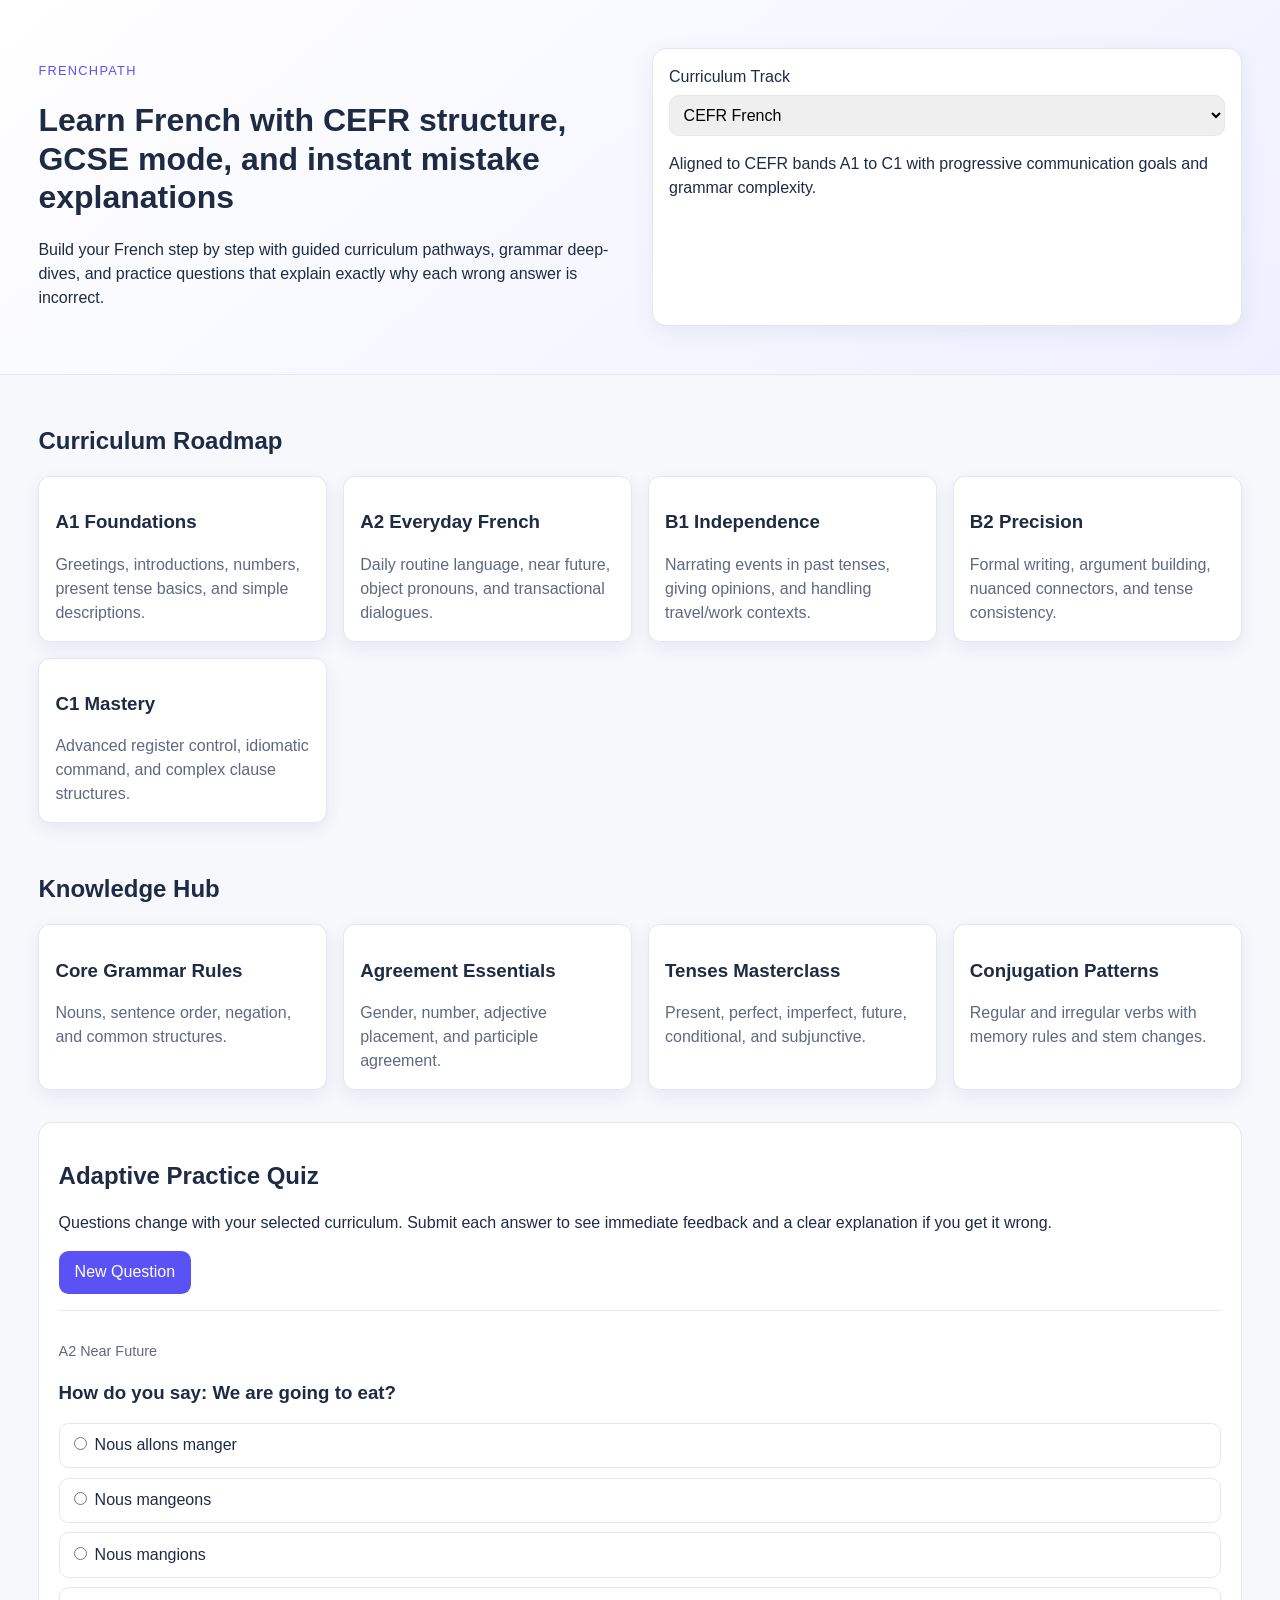
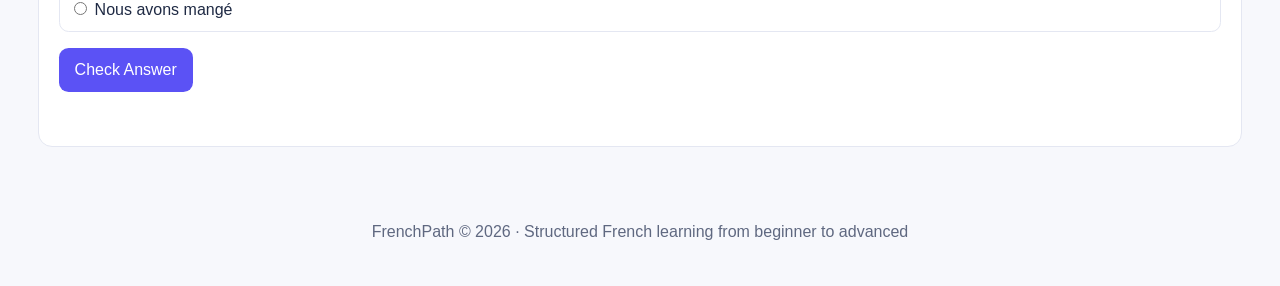
==== website/index.html @ 068cbd97 "Add comprehensive CEFR/GCSE French learning website" ====
<!DOCTYPE html>
<html lang="en">
<head>
  <meta charset="UTF-8" />
  <meta name="viewport" content="width=device-width, initial-scale=1.0" />
  <title>FrenchPath - CEFR & GCSE French Learning</title>
  <link rel="stylesheet" href="styles.css" />
</head>
<body>
  <header class="hero">
    <div>
      <p class="eyebrow">FrenchPath</p>
      <h1>Learn French with CEFR structure, GCSE mode, and instant mistake explanations</h1>
      <p>
        Build your French step by step with guided curriculum pathways, grammar deep-dives,
        and practice questions that explain exactly why each wrong answer is incorrect.
      </p>
    </div>
    <div class="mode-switcher">
      <label for="track">Curriculum Track</label>
      <select id="track">
        <option value="cefr">CEFR French</option>
        <option value="gcse">GCSE French</option>
      </select>
      <p id="track-description"></p>
    </div>
  </header>

  <main>
    <section>
      <h2>Curriculum Roadmap</h2>
      <div id="roadmap" class="card-grid"></div>
    </section>

    <section>
      <h2>Knowledge Hub</h2>
      <div class="card-grid quick-links">
        <a class="card" href="grammar.html">
          <h3>Core Grammar Rules</h3>
          <p>Nouns, sentence order, negation, and common structures.</p>
        </a>
        <a class="card" href="agreement.html">
          <h3>Agreement Essentials</h3>
          <p>Gender, number, adjective placement, and participle agreement.</p>
        </a>
        <a class="card" href="tenses.html">
          <h3>Tenses Masterclass</h3>
          <p>Present, perfect, imperfect, future, conditional, and subjunctive.</p>
        </a>
        <a class="card" href="conjugation.html">
          <h3>Conjugation Patterns</h3>
          <p>Regular and irregular verbs with memory rules and stem changes.</p>
        </a>
      </div>
    </section>

    <section class="quiz-section">
      <div>
        <h2>Adaptive Practice Quiz</h2>
        <p>
          Questions change with your selected curriculum. Submit each answer to see immediate
          feedback and a clear explanation if you get it wrong.
        </p>
      </div>
      <button id="next-question" type="button">New Question</button>

      <article id="quiz-card" class="quiz-card">
        <p class="topic" id="question-topic"></p>
        <h3 id="question-text"></h3>
        <div id="options" class="options"></div>
        <div class="controls">
          <button id="submit-answer" type="button">Check Answer</button>
        </div>
        <div id="feedback" class="feedback" aria-live="polite"></div>
      </article>
    </section>
  </main>

  <footer>
    <p>FrenchPath © 2026 · Structured French learning from beginner to advanced</p>
  </footer>

  <script src="script.js"></script>
</body>
</html>
---- website/styles.css ----
:root {
  --bg: #f7f8fc;
  --ink: #1f2a44;
  --muted: #5f6880;
  --brand: #5b52f5;
  --brand-dark: #4038cc;
  --good: #117a39;
  --bad: #a82222;
  --card: #ffffff;
  --line: #e4e7f2;
}

* {
  box-sizing: border-box;
}

body {
  margin: 0;
  font-family: Inter, Segoe UI, Arial, sans-serif;
  background: var(--bg);
  color: var(--ink);
  line-height: 1.5;
}

.hero {
  padding: 3rem clamp(1rem, 3vw, 4rem);
  display: grid;
  gap: 1.5rem;
  grid-template-columns: repeat(auto-fit, minmax(280px, 1fr));
  background: linear-gradient(140deg, #ffffff 0%, #eef0ff 100%);
  border-bottom: 1px solid var(--line);
}

.eyebrow {
  text-transform: uppercase;
  letter-spacing: .1em;
  font-size: .8rem;
  color: var(--brand);
  margin-bottom: .2rem;
}

h1, h2, h3 {
  line-height: 1.2;
}

.mode-switcher {
  background: var(--card);
  border: 1px solid var(--line);
  border-radius: 14px;
  padding: 1rem;
  box-shadow: 0 6px 22px rgba(55, 67, 125, .08);
}

select,
button {
  font: inherit;
}

select {
  width: 100%;
  margin-top: .4rem;
  padding: .6rem;
  border-radius: .6rem;
  border: 1px solid var(--line);
}

main {
  padding: 2rem clamp(1rem, 3vw, 4rem);
  display: grid;
  gap: 2rem;
}

.card-grid {
  display: grid;
  gap: 1rem;
  grid-template-columns: repeat(auto-fit, minmax(230px, 1fr));
}

.card {
  display: block;
  background: var(--card);
  border: 1px solid var(--line);
  border-radius: 12px;
  padding: 1rem;
  text-decoration: none;
  color: inherit;
  box-shadow: 0 6px 16px rgba(40, 56, 120, .08);
}

.card p {
  margin-bottom: 0;
  color: var(--muted);
}

.quiz-section {
  background: var(--card);
  border: 1px solid var(--line);
  border-radius: 14px;
  padding: 1.2rem;
}

#next-question,
#submit-answer {
  background: var(--brand);
  color: white;
  border: none;
  padding: .6rem 1rem;
  border-radius: .6rem;
  cursor: pointer;
}

#next-question:hover,
#submit-answer:hover {
  background: var(--brand-dark);
}

.quiz-card {
  margin-top: 1rem;
  border-top: 1px solid var(--line);
  padding-top: 1rem;
}

.topic {
  color: var(--muted);
  font-size: .9rem;
  margin-bottom: .4rem;
}

.options {
  display: grid;
  gap: .6rem;
  margin-bottom: 1rem;
}

.option {
  border: 1px solid var(--line);
  border-radius: .6rem;
  padding: .6rem;
}

.feedback {
  border-radius: .6rem;
  padding: .7rem;
  min-height: 2.2rem;
}

.feedback.good {
  background: #e9f8ef;
  color: var(--good);
}

.feedback.bad {
  background: #fdecec;
  color: var(--bad);
}

footer {
  text-align: center;
  padding: 1.6rem;
  color: var(--muted);
}

.page-content {
  max-width: 900px;
  margin: 0 auto;
  padding: 2rem 1rem 4rem;
}

.page-content h1 {
  margin-top: 0;
}

.page-content section {
  background: var(--card);
  border: 1px solid var(--line);
  border-radius: 12px;
  padding: 1rem 1.2rem;
  margin-bottom: 1rem;
}

.back {
  display: inline-block;
  margin: 1rem 0;
  color: var(--brand);
}
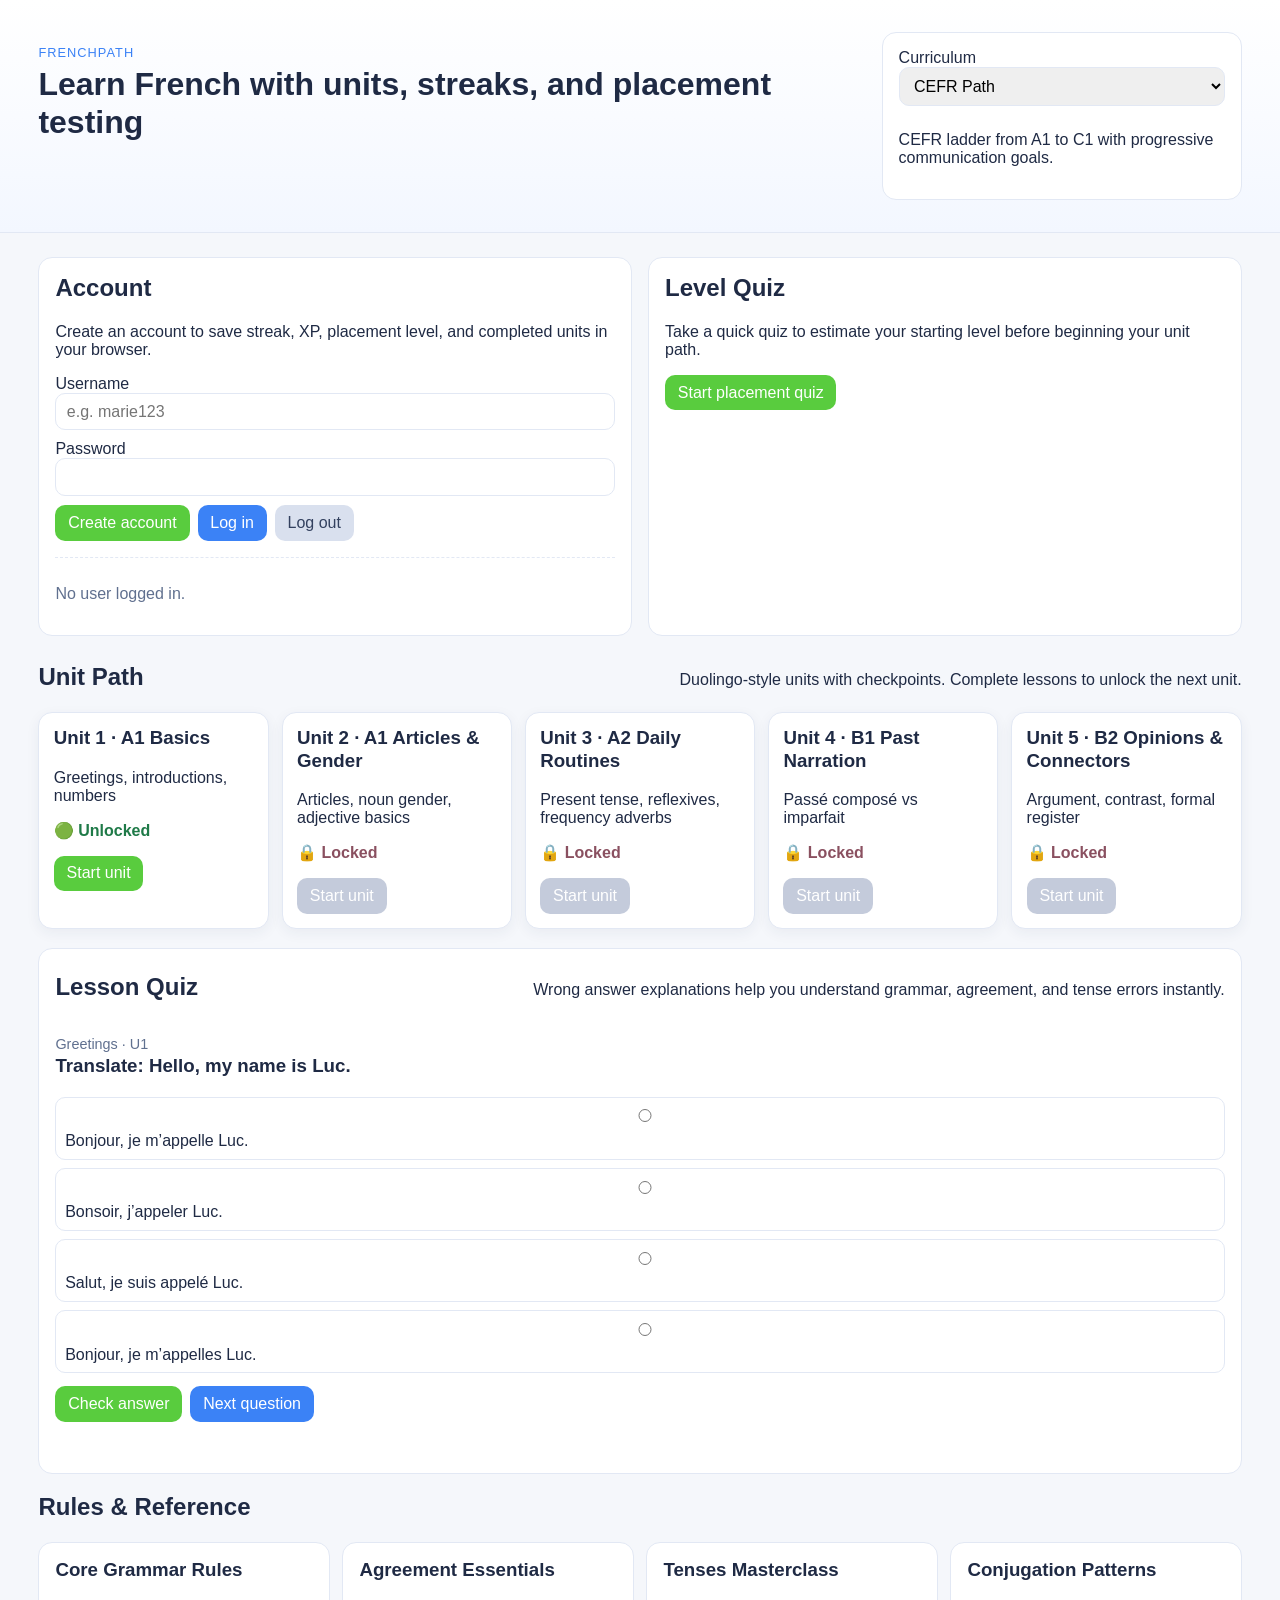
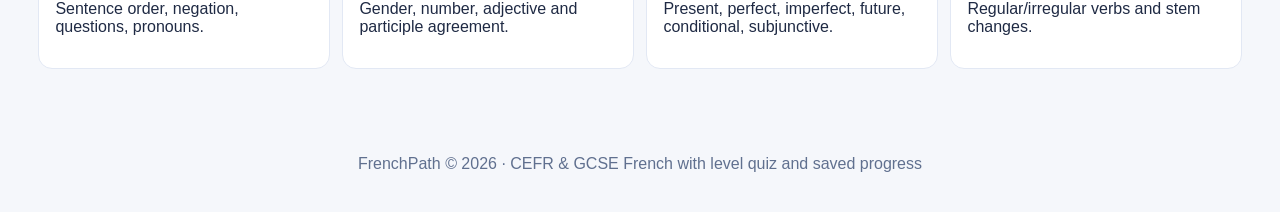
==== commit 3f985555: "Redesign French site with Duolingo-style units and account progress" ====
--- a/website/index.html
+++ b/website/index.html
@@ -3,83 +3,98 @@
 <head>
   <meta charset="UTF-8" />
   <meta name="viewport" content="width=device-width, initial-scale=1.0" />
-  <title>FrenchPath - CEFR & GCSE French Learning</title>
+  <title>FrenchPath - Duolingo-style CEFR & GCSE French Learning</title>
   <link rel="stylesheet" href="styles.css" />
 </head>
 <body>
-  <header class="hero">
+  <header class="topbar">
     <div>
       <p class="eyebrow">FrenchPath</p>
-      <h1>Learn French with CEFR structure, GCSE mode, and instant mistake explanations</h1>
-      <p>
-        Build your French step by step with guided curriculum pathways, grammar deep-dives,
-        and practice questions that explain exactly why each wrong answer is incorrect.
-      </p>
+      <h1>Learn French with units, streaks, and placement testing</h1>
     </div>
-    <div class="mode-switcher">
-      <label for="track">Curriculum Track</label>
+    <div class="track-panel">
+      <label for="track">Curriculum</label>
       <select id="track">
-        <option value="cefr">CEFR French</option>
-        <option value="gcse">GCSE French</option>
+        <option value="cefr">CEFR Path</option>
+        <option value="gcse">GCSE Path</option>
       </select>
       <p id="track-description"></p>
     </div>
   </header>
 
   <main>
-    <section>
-      <h2>Curriculum Roadmap</h2>
-      <div id="roadmap" class="card-grid"></div>
+    <section class="layout-grid">
+      <article class="card auth-card">
+        <h2>Account</h2>
+        <p>Create an account to save streak, XP, placement level, and completed units in your browser.</p>
+        <form id="auth-form">
+          <label for="username">Username</label>
+          <input id="username" name="username" placeholder="e.g. marie123" required />
+          <label for="password">Password</label>
+          <input id="password" name="password" type="password" required />
+          <div class="row-actions">
+            <button type="button" id="register-btn">Create account</button>
+            <button type="button" id="login-btn" class="secondary">Log in</button>
+            <button type="button" id="logout-btn" class="ghost">Log out</button>
+          </div>
+          <p id="auth-message" class="muted"></p>
+        </form>
+        <div class="stats" id="stats"></div>
+      </article>
+
+      <article class="card placement-card">
+        <h2>Level Quiz</h2>
+        <p>Take a quick quiz to estimate your starting level before beginning your unit path.</p>
+        <button id="start-placement" type="button">Start placement quiz</button>
+        <div id="placement-container" class="hidden">
+          <p class="topic" id="placement-topic"></p>
+          <h3 id="placement-question"></h3>
+          <div id="placement-options" class="options"></div>
+          <div class="row-actions">
+            <button id="submit-placement" type="button">Submit</button>
+          </div>
+          <div id="placement-feedback" class="feedback" aria-live="polite"></div>
+        </div>
+      </article>
     </section>
 
     <section>
-      <h2>Knowledge Hub</h2>
-      <div class="card-grid quick-links">
-        <a class="card" href="grammar.html">
-          <h3>Core Grammar Rules</h3>
-          <p>Nouns, sentence order, negation, and common structures.</p>
-        </a>
-        <a class="card" href="agreement.html">
-          <h3>Agreement Essentials</h3>
-          <p>Gender, number, adjective placement, and participle agreement.</p>
-        </a>
-        <a class="card" href="tenses.html">
-          <h3>Tenses Masterclass</h3>
-          <p>Present, perfect, imperfect, future, conditional, and subjunctive.</p>
-        </a>
-        <a class="card" href="conjugation.html">
-          <h3>Conjugation Patterns</h3>
-          <p>Regular and irregular verbs with memory rules and stem changes.</p>
-        </a>
+      <div class="section-head">
+        <h2>Unit Path</h2>
+        <p>Duolingo-style units with checkpoints. Complete lessons to unlock the next unit.</p>
       </div>
+      <div id="unit-path" class="unit-path"></div>
     </section>
 
-    <section class="quiz-section">
-      <div>
-        <h2>Adaptive Practice Quiz</h2>
-        <p>
-          Questions change with your selected curriculum. Submit each answer to see immediate
-          feedback and a clear explanation if you get it wrong.
-        </p>
+    <section class="card lesson-card">
+      <div class="section-head">
+        <h2>Lesson Quiz</h2>
+        <p>Wrong answer explanations help you understand grammar, agreement, and tense errors instantly.</p>
       </div>
-      <button id="next-question" type="button">New Question</button>
+      <p class="topic" id="question-topic"></p>
+      <h3 id="question-text"></h3>
+      <div id="options" class="options"></div>
+      <div class="row-actions">
+        <button id="submit-answer" type="button">Check answer</button>
+        <button id="next-question" type="button" class="secondary">Next question</button>
+      </div>
+      <div id="feedback" class="feedback" aria-live="polite"></div>
+    </section>
 
-      <article id="quiz-card" class="quiz-card">
-        <p class="topic" id="question-topic"></p>
-        <h3 id="question-text"></h3>
-        <div id="options" class="options"></div>
-        <div class="controls">
-          <button id="submit-answer" type="button">Check Answer</button>
-        </div>
-        <div id="feedback" class="feedback" aria-live="polite"></div>
-      </article>
+    <section>
+      <h2>Rules & Reference</h2>
+      <div class="card-grid quick-links">
+        <a class="card" href="grammar.html"><h3>Core Grammar Rules</h3><p>Sentence order, negation, questions, pronouns.</p></a>
+        <a class="card" href="agreement.html"><h3>Agreement Essentials</h3><p>Gender, number, adjective and participle agreement.</p></a>
+        <a class="card" href="tenses.html"><h3>Tenses Masterclass</h3><p>Present, perfect, imperfect, future, conditional, subjunctive.</p></a>
+        <a class="card" href="conjugation.html"><h3>Conjugation Patterns</h3><p>Regular/irregular verbs and stem changes.</p></a>
+      </div>
     </section>
   </main>
 
   <footer>
-    <p>FrenchPath © 2026 · Structured French learning from beginner to advanced</p>
+    <p>FrenchPath © 2026 · CEFR & GCSE French with level quiz and saved progress</p>
   </footer>
-
   <script src="script.js"></script>
 </body>
 </html>
--- a/website/styles.css
+++ b/website/styles.css
@@ -1,151 +1,165 @@
 :root {
-  --bg: #f7f8fc;
+  --bg: #f5f7fb;
   --ink: #1f2a44;
-  --muted: #5f6880;
-  --brand: #5b52f5;
-  --brand-dark: #4038cc;
-  --good: #117a39;
-  --bad: #a82222;
-  --card: #ffffff;
-  --line: #e4e7f2;
-}
-
-* {
-  box-sizing: border-box;
-}
+  --muted: #60708f;
+  --brand: #59cc3e;
+  --brand-dark: #45a830;
+  --blue: #3b82f6;
+  --card: #fff;
+  --line: #e2e8f4;
+  --good: #16743b;
+  --bad: #a62222;
+}
+
+* { box-sizing: border-box; }
 
 body {
   margin: 0;
-  font-family: Inter, Segoe UI, Arial, sans-serif;
+  font-family: Inter, "Segoe UI", Arial, sans-serif;
   background: var(--bg);
   color: var(--ink);
-  line-height: 1.5;
-}
-
-.hero {
-  padding: 3rem clamp(1rem, 3vw, 4rem);
-  display: grid;
-  gap: 1.5rem;
-  grid-template-columns: repeat(auto-fit, minmax(280px, 1fr));
-  background: linear-gradient(140deg, #ffffff 0%, #eef0ff 100%);
+}
+
+.topbar {
+  display: grid;
+  gap: 1rem;
+  grid-template-columns: 1fr minmax(280px, 360px);
+  padding: 2rem clamp(1rem, 3vw, 3rem);
+  background: linear-gradient(180deg, #ffffff, #f3f7ff);
   border-bottom: 1px solid var(--line);
 }
 
 .eyebrow {
+  color: var(--blue);
   text-transform: uppercase;
-  letter-spacing: .1em;
   font-size: .8rem;
-  color: var(--brand);
-  margin-bottom: .2rem;
-}
-
-h1, h2, h3 {
-  line-height: 1.2;
-}
-
-.mode-switcher {
+  letter-spacing: .08em;
+  margin-bottom: .3rem;
+}
+
+.track-panel {
   background: var(--card);
   border: 1px solid var(--line);
   border-radius: 14px;
   padding: 1rem;
-  box-shadow: 0 6px 22px rgba(55, 67, 125, .08);
-}
-
-select,
+}
+
+main {
+  padding: 1.5rem clamp(1rem, 3vw, 3rem) 3rem;
+  display: grid;
+  gap: 1.2rem;
+}
+
+.layout-grid {
+  display: grid;
+  gap: 1rem;
+  grid-template-columns: repeat(auto-fit, minmax(280px, 1fr));
+}
+
+.card {
+  background: var(--card);
+  border: 1px solid var(--line);
+  border-radius: 14px;
+  padding: 1rem;
+}
+
+h1, h2, h3 { line-height: 1.2; margin-top: 0; }
+
+input, select, button {
+  font: inherit;
+}
+
+input, select {
+  width: 100%;
+  border: 1px solid var(--line);
+  border-radius: 10px;
+  padding: .55rem .65rem;
+  margin-bottom: .6rem;
+}
+
 button {
-  font: inherit;
-}
-
-select {
-  width: 100%;
-  margin-top: .4rem;
+  border: none;
+  border-radius: 10px;
+  padding: .55rem .8rem;
+  background: var(--brand);
+  color: #fff;
+  cursor: pointer;
+}
+
+button:hover { background: var(--brand-dark); }
+button.secondary { background: var(--blue); }
+button.secondary:hover { background: #2268d1; }
+button.ghost { background: #d9e0ee; color: #33415f; }
+button:disabled { background: #c4cbdb; cursor: not-allowed; }
+
+.row-actions {
+  display: flex;
+  gap: .5rem;
+  flex-wrap: wrap;
+}
+
+.muted { color: var(--muted); }
+.good-text { color: var(--good); }
+
+.stats {
+  margin-top: .8rem;
+  border-top: 1px dashed var(--line);
+  padding-top: .7rem;
+}
+
+.section-head {
+  display: flex;
+  justify-content: space-between;
+  align-items: baseline;
+  gap: .7rem;
+  flex-wrap: wrap;
+}
+
+.unit-path {
+  display: grid;
+  gap: .8rem;
+  grid-template-columns: repeat(auto-fit, minmax(220px, 1fr));
+}
+
+.unit-node {
+  background: #fff;
+  border: 1px solid var(--line);
+  border-radius: 14px;
+  padding: .9rem;
+  box-shadow: 0 4px 14px rgba(30, 44, 80, 0.06);
+}
+
+.unit-state { font-weight: 600; }
+.unit-state.done { color: var(--good); }
+.unit-state.open { color: #1f7a48; }
+.unit-state.locked { color: #8a5060; }
+
+.topic {
+  font-size: .9rem;
+  color: var(--muted);
+  margin-bottom: .2rem;
+}
+
+.options {
+  display: grid;
+  gap: .5rem;
+  margin-bottom: .8rem;
+}
+
+.option {
+  border: 1px solid var(--line);
+  border-radius: 10px;
+  padding: .55rem;
+}
+
+.feedback {
+  min-height: 2.2rem;
+  border-radius: 10px;
   padding: .6rem;
-  border-radius: .6rem;
-  border: 1px solid var(--line);
-}
-
-main {
-  padding: 2rem clamp(1rem, 3vw, 4rem);
-  display: grid;
-  gap: 2rem;
-}
-
-.card-grid {
-  display: grid;
-  gap: 1rem;
-  grid-template-columns: repeat(auto-fit, minmax(230px, 1fr));
-}
-
-.card {
-  display: block;
-  background: var(--card);
-  border: 1px solid var(--line);
-  border-radius: 12px;
-  padding: 1rem;
-  text-decoration: none;
-  color: inherit;
-  box-shadow: 0 6px 16px rgba(40, 56, 120, .08);
-}
-
-.card p {
-  margin-bottom: 0;
-  color: var(--muted);
-}
-
-.quiz-section {
-  background: var(--card);
-  border: 1px solid var(--line);
-  border-radius: 14px;
-  padding: 1.2rem;
-}
-
-#next-question,
-#submit-answer {
-  background: var(--brand);
-  color: white;
-  border: none;
-  padding: .6rem 1rem;
-  border-radius: .6rem;
-  cursor: pointer;
-}
-
-#next-question:hover,
-#submit-answer:hover {
-  background: var(--brand-dark);
-}
-
-.quiz-card {
-  margin-top: 1rem;
-  border-top: 1px solid var(--line);
-  padding-top: 1rem;
-}
-
-.topic {
-  color: var(--muted);
-  font-size: .9rem;
-  margin-bottom: .4rem;
-}
-
-.options {
-  display: grid;
-  gap: .6rem;
-  margin-bottom: 1rem;
-}
-
-.option {
-  border: 1px solid var(--line);
-  border-radius: .6rem;
-  padding: .6rem;
-}
-
-.feedback {
-  border-radius: .6rem;
-  padding: .7rem;
-  min-height: 2.2rem;
 }
 
 .feedback.good {
-  background: #e9f8ef;
+  background: #e8f8ee;
   color: var(--good);
 }
 
@@ -154,10 +168,23 @@
   color: var(--bad);
 }
 
+.hidden { display: none; }
+
+.card-grid {
+  display: grid;
+  gap: .8rem;
+  grid-template-columns: repeat(auto-fit, minmax(220px, 1fr));
+}
+
+.quick-links .card {
+  text-decoration: none;
+  color: inherit;
+}
+
 footer {
   text-align: center;
-  padding: 1.6rem;
   color: var(--muted);
+  padding: 1.4rem;
 }
 
 .page-content {
@@ -166,10 +193,6 @@
   padding: 2rem 1rem 4rem;
 }
 
-.page-content h1 {
-  margin-top: 0;
-}
-
 .page-content section {
   background: var(--card);
   border: 1px solid var(--line);
@@ -181,5 +204,11 @@
 .back {
   display: inline-block;
   margin: 1rem 0;
-  color: var(--brand);
-}
+  color: #2268d1;
+}
+
+@media (max-width: 840px) {
+  .topbar {
+    grid-template-columns: 1fr;
+  }
+}
